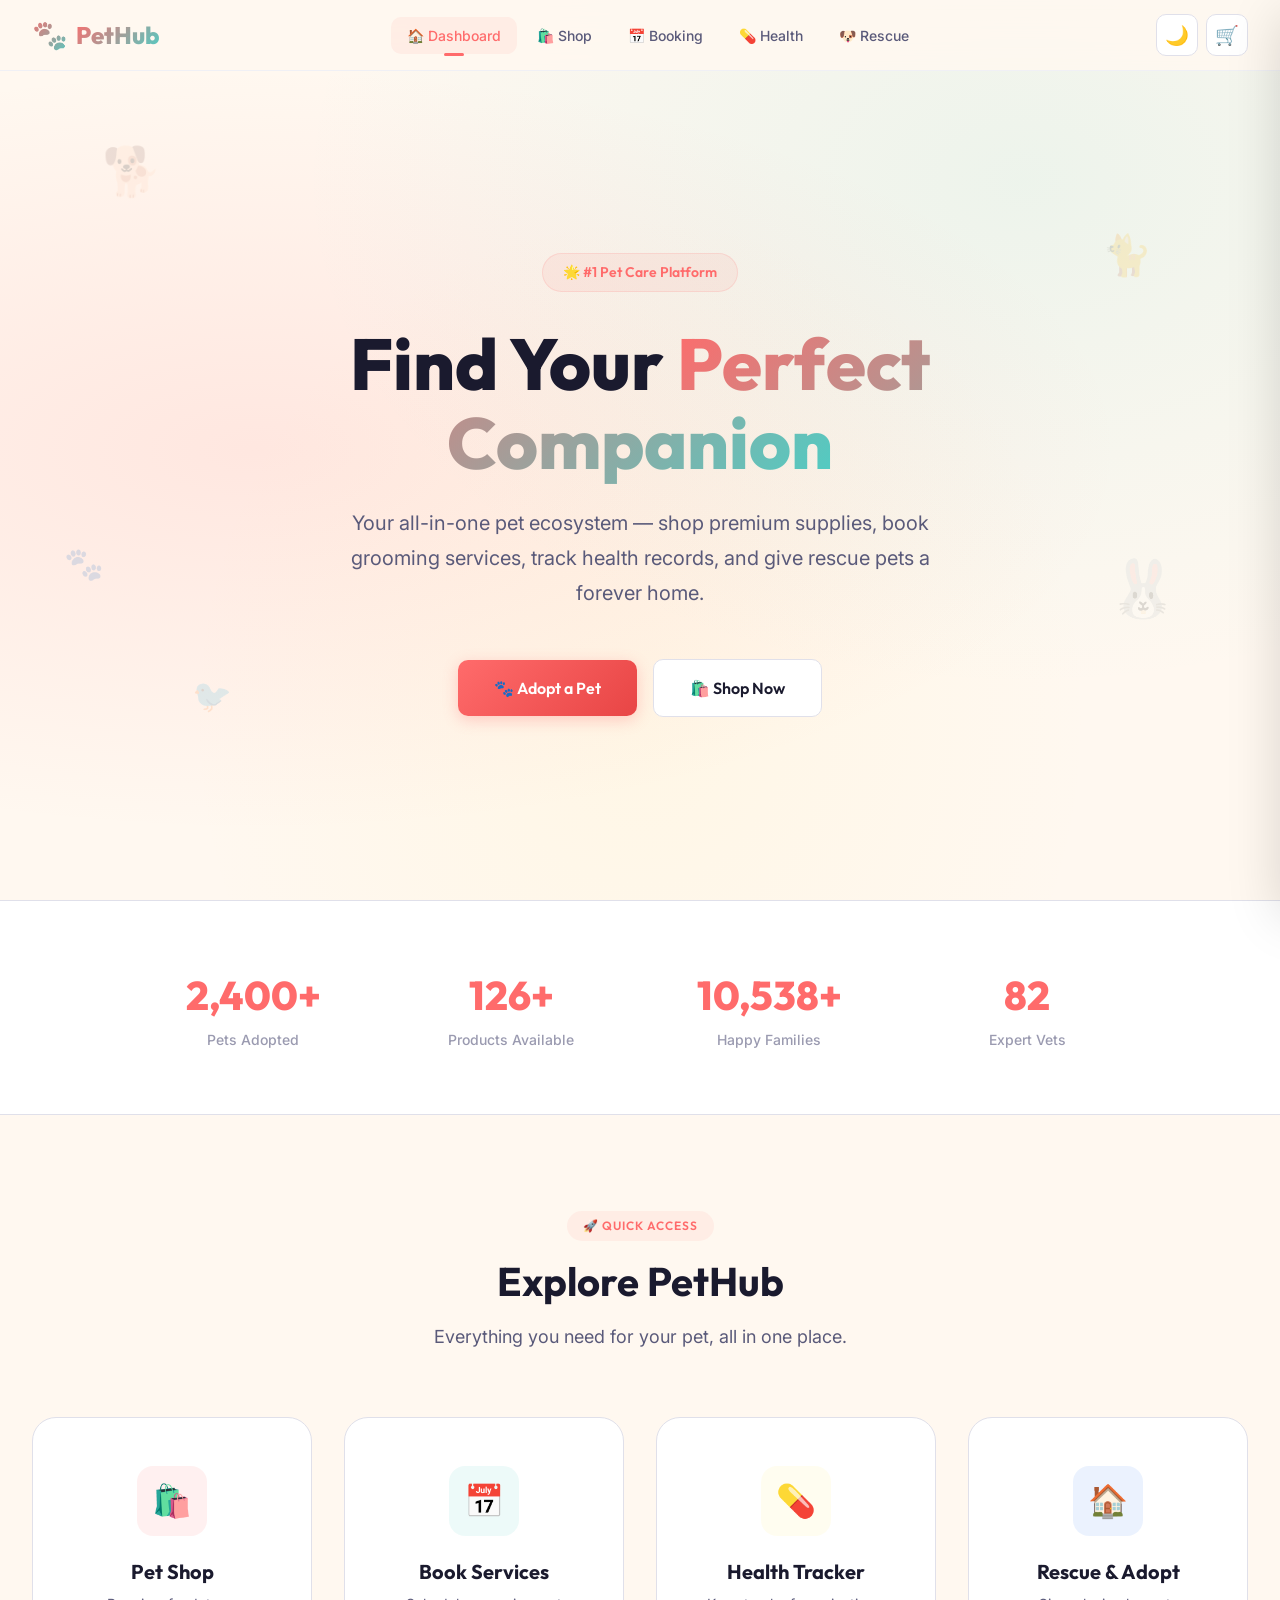
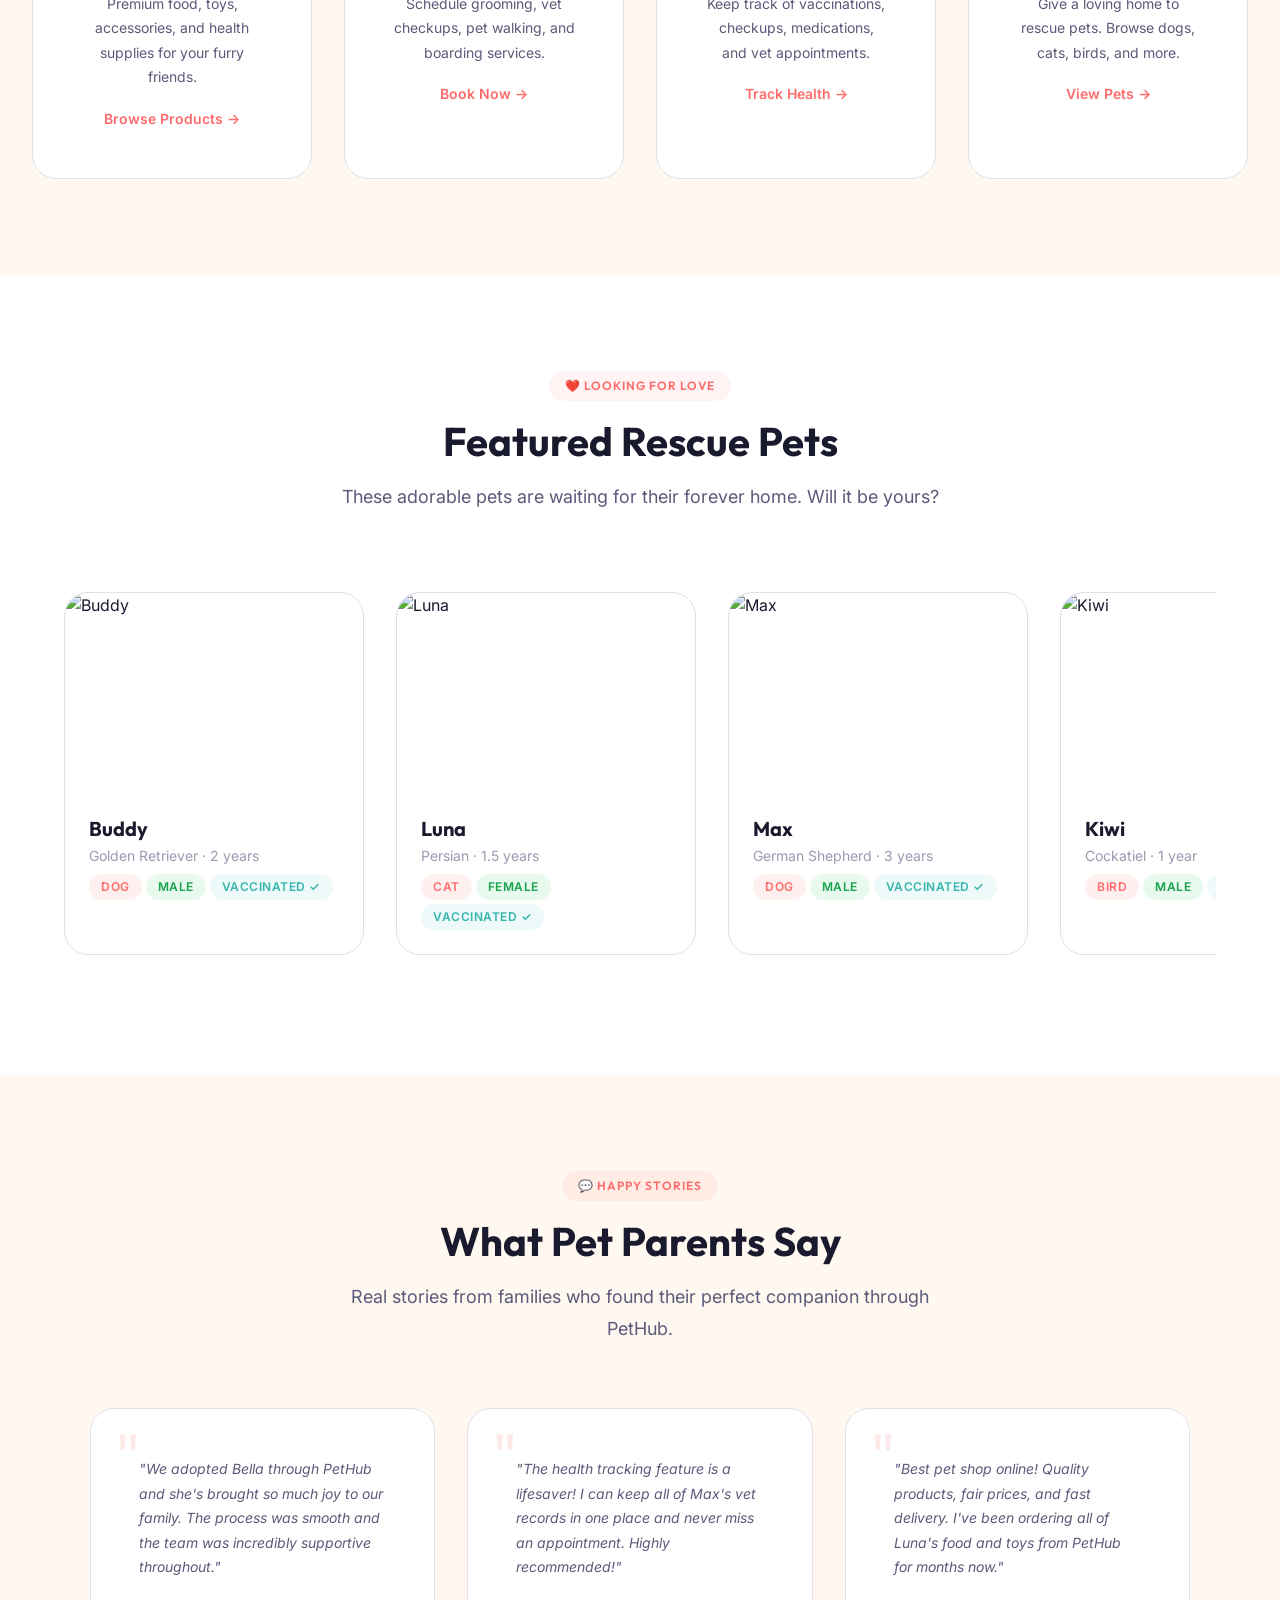
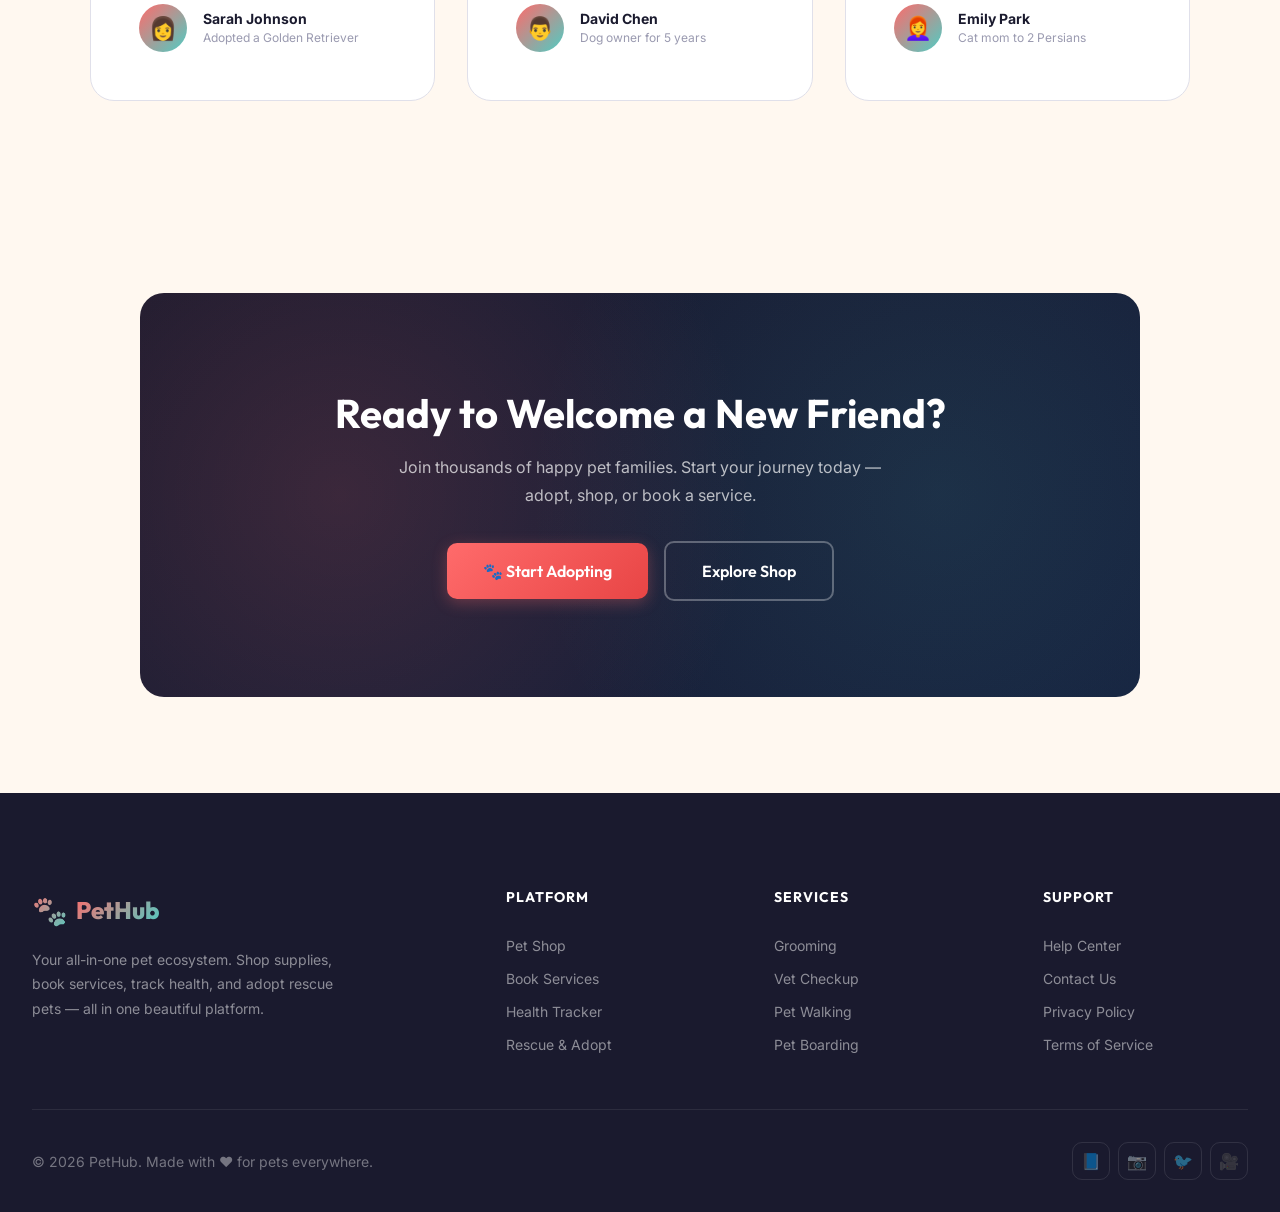
==== src/pages/index.html @ 1265a490 "first commit" ====
<!DOCTYPE html>
<html lang="en">
<head>
    <meta charset="UTF-8">
    <meta name="viewport" content="width=device-width, initial-scale=1.0">
    <meta name="description" content="PetHub — Your all-in-one pet ecosystem. Shop pet supplies, book grooming services, track pet health, and adopt rescue animals.">
    <title>PetHub — Find Your Perfect Companion</title>
    <link rel="stylesheet" href="../css/global.css">
    <link rel="icon" href="data:image/svg+xml,<svg xmlns='http://www.w3.org/2000/svg' viewBox='0 0 100 100'><text y='.9em' font-size='90'>🐾</text></svg>">
    <style>
        /* ========================================
           Hero Section
           ======================================== */
        .hero {
            min-height: 100vh;
            display: flex;
            align-items: center;
            justify-content: center;
            position: relative;
            overflow: hidden;
            padding: 70px var(--space-xl) 0;
        }

        .hero::before {
            content: '';
            position: absolute;
            inset: 0;
            background: 
                radial-gradient(ellipse at 20% 50%, rgba(255, 107, 107, 0.12) 0%, transparent 60%),
                radial-gradient(ellipse at 80% 20%, rgba(78, 205, 196, 0.1) 0%, transparent 50%),
                radial-gradient(ellipse at 50% 80%, rgba(255, 230, 109, 0.08) 0%, transparent 50%);
            z-index: 0;
        }

        .hero-content {
            position: relative;
            z-index: 1;
            text-align: center;
            max-width: 800px;
        }

        .hero-badge {
            display: inline-flex;
            align-items: center;
            gap: var(--space-sm);
            padding: 8px 20px;
            background: rgba(var(--color-primary-rgb), 0.08);
            border: 1px solid rgba(var(--color-primary-rgb), 0.15);
            color: var(--color-primary);
            font-family: var(--font-heading);
            font-size: var(--fs-sm);
            font-weight: 600;
            border-radius: var(--radius-full);
            margin-bottom: var(--space-xl);
            animation: fadeInDown 0.6s ease;
        }

        .hero h1 {
            font-size: clamp(2.5rem, 6vw, 4.5rem);
            font-weight: 800;
            margin-bottom: var(--space-lg);
            animation: fadeInUp 0.8s ease;
            line-height: 1.1;
        }

        .hero h1 .gradient-text {
            background: linear-gradient(135deg, var(--color-primary), var(--color-accent));
            -webkit-background-clip: text;
            -webkit-text-fill-color: transparent;
            background-clip: text;
        }

        .hero p {
            font-size: var(--fs-lg);
            max-width: 600px;
            margin: 0 auto var(--space-2xl);
            animation: fadeInUp 0.8s ease 0.2s both;
        }

        .hero-actions {
            display: flex;
            align-items: center;
            justify-content: center;
            gap: var(--space-md);
            animation: fadeInUp 0.8s ease 0.4s both;
            flex-wrap: wrap;
        }

        /* Floating decorative elements */
        .hero-float {
            position: absolute;
            font-size: 3rem;
            opacity: 0.15;
            animation: float 4s ease-in-out infinite;
            z-index: 0;
        }

        .hero-float:nth-child(1) { top: 15%; left: 8%; animation-delay: 0s; }
        .hero-float:nth-child(2) { top: 25%; right: 10%; animation-delay: 1s; font-size: 2.5rem; }
        .hero-float:nth-child(3) { bottom: 20%; left: 15%; animation-delay: 2s; font-size: 2rem; }
        .hero-float:nth-child(4) { bottom: 30%; right: 8%; animation-delay: 0.5s; font-size: 3.5rem; }
        .hero-float:nth-child(5) { top: 60%; left: 5%; animation-delay: 1.5s; font-size: 2rem; }

        /* ========================================
           Stats Bar
           ======================================== */
        .stats-bar {
            background: var(--bg-secondary);
            border-top: 1px solid var(--border-color);
            border-bottom: 1px solid var(--border-color);
            padding: var(--space-2xl) var(--space-xl);
        }

        .stats-grid {
            max-width: 1000px;
            margin: 0 auto;
            display: grid;
            grid-template-columns: repeat(4, 1fr);
            gap: var(--space-xl);
            text-align: center;
        }

        .stat-item {
            padding: var(--space-md);
        }

        .stat-value {
            font-family: var(--font-heading);
            font-size: var(--fs-3xl);
            font-weight: 800;
            color: var(--color-primary);
            margin-bottom: 4px;
        }

        .stat-label {
            font-size: var(--fs-sm);
            color: var(--text-muted);
            font-weight: 500;
        }

        /* ========================================
           Quick Nav Cards
           ======================================== */
        .quick-nav-grid {
            display: grid;
            grid-template-columns: repeat(4, 1fr);
            gap: var(--space-xl);
            max-width: 1280px;
            margin: 0 auto;
        }

        .nav-card {
            background: var(--bg-card);
            border: 1px solid var(--border-color);
            border-radius: var(--radius-xl);
            padding: var(--space-2xl);
            text-align: center;
            cursor: pointer;
            transition: all var(--transition-base);
            text-decoration: none;
            color: inherit;
            position: relative;
            overflow: hidden;
        }

        .nav-card::before {
            content: '';
            position: absolute;
            inset: 0;
            opacity: 0;
            transition: opacity var(--transition-base);
            border-radius: var(--radius-xl);
        }

        .nav-card:nth-child(1)::before { background: linear-gradient(135deg, rgba(255,107,107,0.05), rgba(255,107,107,0.02)); }
        .nav-card:nth-child(2)::before { background: linear-gradient(135deg, rgba(78,205,196,0.05), rgba(78,205,196,0.02)); }
        .nav-card:nth-child(3)::before { background: linear-gradient(135deg, rgba(255,230,109,0.05), rgba(255,230,109,0.02)); }
        .nav-card:nth-child(4)::before { background: linear-gradient(135deg, rgba(59,130,246,0.05), rgba(59,130,246,0.02)); }

        .nav-card:hover {
            transform: translateY(-6px);
            box-shadow: var(--shadow-lg);
        }

        .nav-card:hover::before {
            opacity: 1;
        }

        .nav-card-icon {
            width: 70px;
            height: 70px;
            border-radius: var(--radius-lg);
            display: flex;
            align-items: center;
            justify-content: center;
            font-size: 2rem;
            margin: 0 auto var(--space-lg);
        }

        .nav-card:nth-child(1) .nav-card-icon { background: rgba(255,107,107,0.1); }
        .nav-card:nth-child(2) .nav-card-icon { background: rgba(78,205,196,0.1); }
        .nav-card:nth-child(3) .nav-card-icon { background: rgba(255,230,109,0.1); }
        .nav-card:nth-child(4) .nav-card-icon { background: rgba(59,130,246,0.1); }

        .nav-card h3 {
            font-size: var(--fs-lg);
            margin-bottom: var(--space-sm);
        }

        .nav-card p {
            font-size: var(--fs-sm);
            margin-bottom: var(--space-md);
        }

        .nav-card-link {
            display: inline-flex;
            align-items: center;
            gap: 6px;
            font-size: var(--fs-sm);
            font-weight: 600;
            color: var(--color-primary);
            transition: gap var(--transition-base);
        }

        .nav-card:hover .nav-card-link {
            gap: 10px;
        }

        /* ========================================
           Featured Pets
           ======================================== */
        .featured-pets-scroll {
            display: flex;
            gap: var(--space-xl);
            overflow-x: auto;
            padding: var(--space-md) 0 var(--space-lg);
            scroll-snap-type: x mandatory;
            -ms-overflow-style: none;
            scrollbar-width: none;
        }

        .featured-pets-scroll::-webkit-scrollbar {
            display: none;
        }

        .featured-pet-card {
            flex: 0 0 300px;
            scroll-snap-align: start;
            background: var(--bg-card);
            border: 1px solid var(--border-color);
            border-radius: var(--radius-xl);
            overflow: hidden;
            transition: all var(--transition-base);
        }

        .featured-pet-card:hover {
            transform: translateY(-4px);
            box-shadow: var(--shadow-lg);
        }

        .featured-pet-img {
            width: 100%;
            height: 200px;
            object-fit: cover;
        }

        .featured-pet-info {
            padding: var(--space-lg);
        }

        .featured-pet-info h4 {
            font-size: var(--fs-lg);
            margin-bottom: 4px;
        }

        .featured-pet-info .pet-breed {
            font-size: var(--fs-sm);
            color: var(--text-muted);
            margin-bottom: var(--space-sm);
        }

        .featured-pet-tags {
            display: flex;
            flex-wrap: wrap;
            gap: var(--space-xs);
        }

        /* ========================================
           Testimonials
           ======================================== */
        .testimonials-grid {
            display: grid;
            grid-template-columns: repeat(3, 1fr);
            gap: var(--space-xl);
            max-width: 1100px;
            margin: 0 auto;
        }

        .testimonial-card {
            background: var(--bg-card);
            border: 1px solid var(--border-color);
            border-radius: var(--radius-xl);
            padding: var(--space-2xl);
            position: relative;
        }

        .testimonial-card::before {
            content: '"';
            position: absolute;
            top: 16px;
            left: 24px;
            font-size: 4rem;
            font-family: var(--font-heading);
            color: var(--color-primary);
            opacity: 0.15;
            line-height: 1;
        }

        .testimonial-text {
            font-size: var(--fs-sm);
            line-height: var(--lh-relaxed);
            color: var(--text-secondary);
            margin-bottom: var(--space-lg);
            font-style: italic;
        }

        .testimonial-author {
            display: flex;
            align-items: center;
            gap: var(--space-md);
        }

        .testimonial-avatar {
            width: 48px;
            height: 48px;
            border-radius: var(--radius-full);
            background: linear-gradient(135deg, var(--color-primary), var(--color-accent));
            display: flex;
            align-items: center;
            justify-content: center;
            font-size: 1.4rem;
            color: white;
            flex-shrink: 0;
        }

        .testimonial-name {
            font-weight: 700;
            font-size: var(--fs-sm);
        }

        .testimonial-role {
            font-size: var(--fs-xs);
            color: var(--text-muted);
        }

        /* ========================================
           CTA Section
           ======================================== */
        .cta-section {
            background: linear-gradient(135deg, var(--color-navy), var(--color-navy-light));
            border-radius: var(--radius-xl);
            padding: var(--space-4xl);
            text-align: center;
            max-width: 1000px;
            margin: 0 auto;
            position: relative;
            overflow: hidden;
        }

        .cta-section::before {
            content: '';
            position: absolute;
            inset: 0;
            background: 
                radial-gradient(circle at 20% 50%, rgba(255, 107, 107, 0.15), transparent 50%),
                radial-gradient(circle at 80% 50%, rgba(78, 205, 196, 0.1), transparent 50%);
        }

        .cta-section h2 {
            color: white;
            margin-bottom: var(--space-md);
            position: relative;
        }

        .cta-section p {
            color: rgba(255, 255, 255, 0.7);
            max-width: 500px;
            margin: 0 auto var(--space-xl);
            position: relative;
        }

        .cta-section .btn {
            position: relative;
        }

        /* Responsive */
        @media (max-width: 1024px) {
            .quick-nav-grid { grid-template-columns: repeat(2, 1fr); }
            .testimonials-grid { grid-template-columns: 1fr; max-width: 600px; }
        }

        @media (max-width: 768px) {
            .stats-grid { grid-template-columns: repeat(2, 1fr); }
            .cta-section { padding: var(--space-2xl); margin: 0 var(--space-md); }
        }

        @media (max-width: 480px) {
            .quick-nav-grid { grid-template-columns: 1fr; }
            .stats-grid { grid-template-columns: 1fr; }
        }
    </style>
</head>
<body>
    <!-- Navbar -->
    <nav class="navbar" id="navbar">
        <div class="navbar-inner">
            <a href="index.html" class="navbar-logo">
                <span class="logo-icon">🐾</span>
                <span>PetHub</span>
            </a>

            <div class="navbar-links" id="navLinks">
                <a href="index.html" class="active">🏠 Dashboard</a>
                <a href="shop.html">🛍️ Shop</a>
                <a href="booking.html">📅 Booking</a>
                <a href="health.html">💊 Health</a>
                <a href="rescue.html">🐶 Rescue</a>
            </div>

            <div class="navbar-actions">
                <button class="theme-toggle" onclick="toggleTheme()" id="themeToggle" aria-label="Toggle theme">🌙</button>
                <button class="cart-btn" onclick="Cart.toggleDrawer()" id="cartBtn" aria-label="Shopping cart">
                    🛒
                    <span class="cart-badge" id="cartBadge">0</span>
                </button>
                <button class="menu-toggle" id="menuToggle" aria-label="Toggle menu">
                    <span></span><span></span><span></span>
                </button>
            </div>
        </div>
    </nav>

    <!-- Cart Drawer -->
    <div class="cart-overlay" id="cartOverlay"></div>
    <aside class="cart-drawer" id="cartDrawer">
        <div class="cart-drawer-header">
            <h3>🛒 Your Cart</h3>
            <button class="modal-close" onclick="Cart.toggleDrawer()">✕</button>
        </div>
        <div class="cart-drawer-body" id="cartDrawerBody"></div>
        <div class="cart-drawer-footer" id="cartDrawerFooter"></div>
    </aside>

    <!-- Hero Section -->
    <section class="hero" id="hero">
        <div class="hero-float">🐕</div>
        <div class="hero-float">🐈</div>
        <div class="hero-float">🐦</div>
        <div class="hero-float">🐰</div>
        <div class="hero-float">🐾</div>

        <div class="hero-content">
            <div class="hero-badge">🌟 #1 Pet Care Platform</div>
            <h1>Find Your <span class="gradient-text">Perfect Companion</span></h1>
            <p>Your all-in-one pet ecosystem — shop premium supplies, book grooming services, track health records, and give rescue pets a forever home.</p>
            <div class="hero-actions">
                <a href="rescue.html" class="btn btn-primary btn-lg">🐾 Adopt a Pet</a>
                <a href="shop.html" class="btn btn-secondary btn-lg">🛍️ Shop Now</a>
            </div>
        </div>
    </section>

    <!-- Stats Bar -->
    <section class="stats-bar" id="statsBar">
        <div class="stats-grid">
            <div class="stat-item reveal">
                <div class="stat-value" data-count="2847">0</div>
                <div class="stat-label">Pets Adopted</div>
            </div>
            <div class="stat-item reveal">
                <div class="stat-value" data-count="150">0</div>
                <div class="stat-label">Products Available</div>
            </div>
            <div class="stat-item reveal">
                <div class="stat-value" data-count="12500">0</div>
                <div class="stat-label">Happy Families</div>
            </div>
            <div class="stat-item reveal">
                <div class="stat-value" data-count="98">0</div>
                <div class="stat-label">Expert Vets</div>
            </div>
        </div>
    </section>

    <!-- Quick Navigation -->
    <section class="section" id="quickNav">
        <div class="section-header">
            <span class="section-label">🚀 Quick Access</span>
            <h2>Explore PetHub</h2>
            <p>Everything you need for your pet, all in one place.</p>
        </div>
        <div class="quick-nav-grid">
            <a href="shop.html" class="nav-card reveal">
                <div class="nav-card-icon">🛍️</div>
                <h3>Pet Shop</h3>
                <p>Premium food, toys, accessories, and health supplies for your furry friends.</p>
                <span class="nav-card-link">Browse Products →</span>
            </a>
            <a href="booking.html" class="nav-card reveal">
                <div class="nav-card-icon">📅</div>
                <h3>Book Services</h3>
                <p>Schedule grooming, vet checkups, pet walking, and boarding services.</p>
                <span class="nav-card-link">Book Now →</span>
            </a>
            <a href="health.html" class="nav-card reveal">
                <div class="nav-card-icon">💊</div>
                <h3>Health Tracker</h3>
                <p>Keep track of vaccinations, checkups, medications, and vet appointments.</p>
                <span class="nav-card-link">Track Health →</span>
            </a>
            <a href="rescue.html" class="nav-card reveal">
                <div class="nav-card-icon">🏠</div>
                <h3>Rescue & Adopt</h3>
                <p>Give a loving home to rescue pets. Browse dogs, cats, birds, and more.</p>
                <span class="nav-card-link">View Pets →</span>
            </a>
        </div>
    </section>

    <!-- Featured Pets -->
    <section class="section" id="featuredPets" style="background: var(--bg-secondary);">
        <div class="container">
            <div class="section-header">
                <span class="section-label">❤️ Looking for Love</span>
                <h2>Featured Rescue Pets</h2>
                <p>These adorable pets are waiting for their forever home. Will it be yours?</p>
            </div>
            <div class="featured-pets-scroll" id="featuredPetsScroll">
                <!-- Loaded dynamically -->
            </div>
        </div>
    </section>

    <!-- Testimonials -->
    <section class="section" id="testimonials">
        <div class="container">
            <div class="section-header">
                <span class="section-label">💬 Happy Stories</span>
                <h2>What Pet Parents Say</h2>
                <p>Real stories from families who found their perfect companion through PetHub.</p>
            </div>
            <div class="testimonials-grid">
                <div class="testimonial-card reveal">
                    <p class="testimonial-text">"We adopted Bella through PetHub and she's brought so much joy to our family. The process was smooth and the team was incredibly supportive throughout."</p>
                    <div class="testimonial-author">
                        <div class="testimonial-avatar">👩</div>
                        <div>
                            <div class="testimonial-name">Sarah Johnson</div>
                            <div class="testimonial-role">Adopted a Golden Retriever</div>
                        </div>
                    </div>
                </div>
                <div class="testimonial-card reveal">
                    <p class="testimonial-text">"The health tracking feature is a lifesaver! I can keep all of Max's vet records in one place and never miss an appointment. Highly recommended!"</p>
                    <div class="testimonial-author">
                        <div class="testimonial-avatar">👨</div>
                        <div>
                            <div class="testimonial-name">David Chen</div>
                            <div class="testimonial-role">Dog owner for 5 years</div>
                        </div>
                    </div>
                </div>
                <div class="testimonial-card reveal">
                    <p class="testimonial-text">"Best pet shop online! Quality products, fair prices, and fast delivery. I've been ordering all of Luna's food and toys from PetHub for months now."</p>
                    <div class="testimonial-author">
                        <div class="testimonial-avatar">👩‍🦰</div>
                        <div>
                            <div class="testimonial-name">Emily Park</div>
                            <div class="testimonial-role">Cat mom to 2 Persians</div>
                        </div>
                    </div>
                </div>
            </div>
        </div>
    </section>

    <!-- CTA Section -->
    <section class="section">
        <div class="cta-section reveal">
            <h2>Ready to Welcome a New Friend?</h2>
            <p>Join thousands of happy pet families. Start your journey today — adopt, shop, or book a service.</p>
            <div class="hero-actions">
                <a href="rescue.html" class="btn btn-primary btn-lg">🐾 Start Adopting</a>
                <a href="shop.html" class="btn btn-outline btn-lg" style="border-color: rgba(255,255,255,0.3); color: white;">Explore Shop</a>
            </div>
        </div>
    </section>

    <!-- Footer -->
    <footer class="footer">
        <div class="footer-inner">
            <div class="footer-brand">
                <a href="index.html" class="navbar-logo">
                    <span class="logo-icon">🐾</span>
                    <span>PetHub</span>
                </a>
                <p>Your all-in-one pet ecosystem. Shop supplies, book services, track health, and adopt rescue pets — all in one beautiful platform.</p>
            </div>
            <div>
                <h4 class="footer-heading">Platform</h4>
                <div class="footer-links">
                    <a href="shop.html">Pet Shop</a>
                    <a href="booking.html">Book Services</a>
                    <a href="health.html">Health Tracker</a>
                    <a href="rescue.html">Rescue & Adopt</a>
                </div>
            </div>
            <div>
                <h4 class="footer-heading">Services</h4>
                <div class="footer-links">
                    <a href="booking.html">Grooming</a>
                    <a href="booking.html">Vet Checkup</a>
                    <a href="booking.html">Pet Walking</a>
                    <a href="booking.html">Pet Boarding</a>
                </div>
            </div>
            <div>
                <h4 class="footer-heading">Support</h4>
                <div class="footer-links">
                    <a href="#">Help Center</a>
                    <a href="#">Contact Us</a>
                    <a href="#">Privacy Policy</a>
                    <a href="#">Terms of Service</a>
                </div>
            </div>
        </div>
        <div class="footer-bottom">
            <span>© 2026 PetHub. Made with ❤️ for pets everywhere.</span>
            <div class="footer-socials">
                <a href="#" aria-label="Facebook">📘</a>
                <a href="#" aria-label="Instagram">📷</a>
                <a href="#" aria-label="Twitter">🐦</a>
                <a href="#" aria-label="YouTube">🎥</a>
            </div>
        </div>
    </footer>

    <!-- Scripts -->
    <script src="../js/api.js"></script>
    <script src="../js/cart.js"></script>
    <script>
        // ========================================
        // Animated Counters
        // ========================================
        function animateCounters() {
            const counters = document.querySelectorAll('.stat-value[data-count]');
            
            const observer = new IntersectionObserver((entries) => {
                entries.forEach(entry => {
                    if (entry.isIntersecting) {
                        const el = entry.target;
                        const target = parseInt(el.dataset.count);
                        const duration = 2000;
                        const startTime = performance.now();

                        function update(currentTime) {
                            const elapsed = currentTime - startTime;
                            const progress = Math.min(elapsed / duration, 1);
                            // Ease out cubic
                            const eased = 1 - Math.pow(1 - progress, 3);
                            const current = Math.floor(eased * target);
                            el.textContent = current.toLocaleString() + (target > 100 ? '+' : '');
                            
                            if (progress < 1) {
                                requestAnimationFrame(update);
                            }
                        }

                        requestAnimationFrame(update);
                        observer.unobserve(el);
                    }
                });
            }, { threshold: 0.5 });

            counters.forEach(counter => observer.observe(counter));
        }

        // ========================================
        // Load Featured Pets
        // ========================================
        async function loadFeaturedPets() {
            const pets = await API.fetchPets();
            const available = pets.filter(p => p.status === 'available').slice(0, 6);
            const scroll = document.getElementById('featuredPetsScroll');
            
            scroll.innerHTML = available.map(pet => `
                <div class="featured-pet-card">
                    <img src="${pet.image}" alt="${pet.name}" class="featured-pet-img" loading="lazy">
                    <div class="featured-pet-info">
                        <h4>${pet.name}</h4>
                        <div class="pet-breed">${pet.breed} · ${pet.age}</div>
                        <div class="featured-pet-tags">
                            <span class="badge badge-primary">${pet.type}</span>
                            <span class="badge badge-success">${pet.gender}</span>
                            ${pet.vaccinated ? '<span class="badge badge-accent">Vaccinated ✓</span>' : ''}
                        </div>
                    </div>
                </div>
            `).join('');
        }

        // Initialize
        document.addEventListener('DOMContentLoaded', () => {
            animateCounters();
            loadFeaturedPets();
        });
    </script>
</body>
</html>
---- src/css/global.css ----
/* ========================================
   PetHub — Global Design System
   ======================================== */

/* Google Fonts */
@import url('https://fonts.googleapis.com/css2?family=Outfit:wght@300;400;500;600;700;800&family=Inter:wght@300;400;500;600;700&display=swap');

/* ========================================
   CSS Custom Properties
   ======================================== */
:root {
  /* Primary Colors */
  --color-primary: #FF6B6B;
  --color-primary-light: #FF8E8E;
  --color-primary-dark: #E84545;
  --color-primary-rgb: 255, 107, 107;

  /* Accent Colors */
  --color-accent: #4ECDC4;
  --color-accent-light: #7EDDD6;
  --color-accent-dark: #36B5AD;
  --color-accent-rgb: 78, 205, 196;

  /* Secondary Colors */
  --color-secondary: #FFE66D;
  --color-secondary-dark: #F0D648;

  /* Neutral Colors */
  --color-navy: #1A1A2E;
  --color-navy-light: #16213E;
  --color-dark: #0F0F1A;
  --color-gray-900: #1a1a2e;
  --color-gray-800: #2d2d44;
  --color-gray-700: #404060;
  --color-gray-600: #5a5a7a;
  --color-gray-500: #7a7a9a;
  --color-gray-400: #9a9ab0;
  --color-gray-300: #c0c0d0;
  --color-gray-200: #e0e0ea;
  --color-gray-100: #f0f0f5;
  --color-gray-50: #f8f8fc;

  /* Background */
  --bg-primary: #FFF8F0;
  --bg-secondary: #FFFFFF;
  --bg-card: #FFFFFF;
  --bg-nav: rgba(255, 248, 240, 0.85);
  --bg-footer: #1A1A2E;
  --bg-modal-overlay: rgba(15, 15, 26, 0.6);

  /* Text */
  --text-primary: #1A1A2E;
  --text-secondary: #5a5a7a;
  --text-muted: #9a9ab0;
  --text-inverse: #FFFFFF;
  --text-link: #FF6B6B;

  /* Borders */
  --border-color: #e0e0ea;
  --border-color-light: #f0f0f5;

  /* Shadows */
  --shadow-sm: 0 1px 3px rgba(0, 0, 0, 0.06);
  --shadow-md: 0 4px 12px rgba(0, 0, 0, 0.08);
  --shadow-lg: 0 8px 30px rgba(0, 0, 0, 0.12);
  --shadow-xl: 0 16px 50px rgba(0, 0, 0, 0.15);
  --shadow-glow: 0 0 30px rgba(255, 107, 107, 0.2);
  --shadow-card: 0 4px 20px rgba(0, 0, 0, 0.06);

  /* Typography */
  --font-heading: 'Outfit', sans-serif;
  --font-body: 'Inter', sans-serif;
  --fs-xs: 0.75rem;
  --fs-sm: 0.875rem;
  --fs-base: 1rem;
  --fs-md: 1.125rem;
  --fs-lg: 1.25rem;
  --fs-xl: 1.5rem;
  --fs-2xl: 2rem;
  --fs-3xl: 2.5rem;
  --fs-4xl: 3.5rem;
  --fs-5xl: 4.5rem;
  --lh-tight: 1.2;
  --lh-normal: 1.5;
  --lh-relaxed: 1.75;

  /* Spacing */
  --space-xs: 0.25rem;
  --space-sm: 0.5rem;
  --space-md: 1rem;
  --space-lg: 1.5rem;
  --space-xl: 2rem;
  --space-2xl: 3rem;
  --space-3xl: 4rem;
  --space-4xl: 6rem;

  /* Border Radius */
  --radius-sm: 6px;
  --radius-md: 10px;
  --radius-lg: 16px;
  --radius-xl: 24px;
  --radius-full: 9999px;

  /* Transitions */
  --transition-fast: 0.15s ease;
  --transition-base: 0.3s ease;
  --transition-slow: 0.5s ease;
  --transition-spring: 0.4s cubic-bezier(0.34, 1.56, 0.64, 1);

  /* Z-Index */
  --z-dropdown: 100;
  --z-sticky: 200;
  --z-modal: 500;
  --z-toast: 600;
  --z-tooltip: 700;
}

/* ========================================
   Dark Mode
   ======================================== */
[data-theme="dark"] {
  --bg-primary: #0F0F1A;
  --bg-secondary: #1A1A2E;
  --bg-card: #1E1E35;
  --bg-nav: rgba(15, 15, 26, 0.9);
  --bg-footer: #0a0a14;
  --text-primary: #EAEAF0;
  --text-secondary: #b0b0c8;
  --text-muted: #7a7a9a;
  --text-link: #FF8E8E;
  --border-color: #2d2d44;
  --border-color-light: #1e1e35;
  --shadow-sm: 0 1px 3px rgba(0, 0, 0, 0.2);
  --shadow-md: 0 4px 12px rgba(0, 0, 0, 0.3);
  --shadow-lg: 0 8px 30px rgba(0, 0, 0, 0.4);
  --shadow-xl: 0 16px 50px rgba(0, 0, 0, 0.5);
  --shadow-card: 0 4px 20px rgba(0, 0, 0, 0.2);
}

/* ========================================
   Reset & Base
   ======================================== */
*,
*::before,
*::after {
  margin: 0;
  padding: 0;
  box-sizing: border-box;
}

html {
  scroll-behavior: smooth;
  font-size: 16px;
}

body {
  font-family: var(--font-body);
  color: var(--text-primary);
  background-color: var(--bg-primary);
  line-height: var(--lh-normal);
  min-height: 100vh;
  overflow-x: hidden;
  -webkit-font-smoothing: antialiased;
  -moz-osx-font-smoothing: grayscale;
}

h1, h2, h3, h4, h5, h6 {
  font-family: var(--font-heading);
  font-weight: 700;
  line-height: var(--lh-tight);
  color: var(--text-primary);
}

h1 { font-size: var(--fs-4xl); }
h2 { font-size: var(--fs-3xl); }
h3 { font-size: var(--fs-2xl); }
h4 { font-size: var(--fs-xl); }

p {
  color: var(--text-secondary);
  line-height: var(--lh-relaxed);
}

a {
  color: var(--text-link);
  text-decoration: none;
  transition: color var(--transition-fast);
}

a:hover {
  color: var(--color-primary-dark);
}

img {
  max-width: 100%;
  height: auto;
  display: block;
}

ul, ol { list-style: none; }

input, textarea, select, button {
  font-family: var(--font-body);
  font-size: var(--fs-base);
}

/* ========================================
   Navbar
   ======================================== */
.navbar {
  position: fixed;
  top: 0;
  left: 0;
  right: 0;
  z-index: var(--z-sticky);
  background: var(--bg-nav);
  backdrop-filter: blur(20px);
  -webkit-backdrop-filter: blur(20px);
  border-bottom: 1px solid var(--border-color-light);
  transition: all var(--transition-base);
  padding: 0 var(--space-xl);
}

.navbar.scrolled {
  box-shadow: var(--shadow-md);
}

.navbar-inner {
  max-width: 1280px;
  margin: 0 auto;
  display: flex;
  align-items: center;
  justify-content: space-between;
  height: 70px;
}

.navbar-logo {
  display: flex;
  align-items: center;
  gap: var(--space-sm);
  font-family: var(--font-heading);
  font-size: var(--fs-xl);
  font-weight: 800;
  color: var(--text-primary);
  text-decoration: none;
}

.navbar-logo span {
  background: linear-gradient(135deg, var(--color-primary), var(--color-accent));
  -webkit-background-clip: text;
  -webkit-text-fill-color: transparent;
  background-clip: text;
}

.navbar-logo .logo-icon {
  font-size: 1.8rem;
}

.navbar-links {
  display: flex;
  align-items: center;
  gap: var(--space-xs);
}

.navbar-links a {
  display: flex;
  align-items: center;
  gap: var(--space-xs);
  padding: var(--space-sm) var(--space-md);
  color: var(--text-secondary);
  font-weight: 500;
  font-size: var(--fs-sm);
  border-radius: var(--radius-md);
  transition: all var(--transition-base);
  text-decoration: none;
  position: relative;
}

.navbar-links a:hover,
.navbar-links a.active {
  color: var(--color-primary);
  background: rgba(var(--color-primary-rgb), 0.08);
}

.navbar-links a.active::after {
  content: '';
  position: absolute;
  bottom: -2px;
  left: 50%;
  transform: translateX(-50%);
  width: 20px;
  height: 3px;
  background: var(--color-primary);
  border-radius: var(--radius-full);
}

.navbar-actions {
  display: flex;
  align-items: center;
  gap: var(--space-sm);
}

/* Theme Toggle */
.theme-toggle {
  width: 42px;
  height: 42px;
  border-radius: var(--radius-md);
  border: 1px solid var(--border-color);
  background: var(--bg-secondary);
  color: var(--text-secondary);
  cursor: pointer;
  display: flex;
  align-items: center;
  justify-content: center;
  font-size: 1.2rem;
  transition: all var(--transition-base);
}

.theme-toggle:hover {
  border-color: var(--color-primary);
  color: var(--color-primary);
  transform: rotate(30deg);
}

/* Cart Button */
.cart-btn {
  position: relative;
  width: 42px;
  height: 42px;
  border-radius: var(--radius-md);
  border: 1px solid var(--border-color);
  background: var(--bg-secondary);
  color: var(--text-secondary);
  cursor: pointer;
  display: flex;
  align-items: center;
  justify-content: center;
  font-size: 1.2rem;
  transition: all var(--transition-base);
}

.cart-btn:hover {
  border-color: var(--color-primary);
  color: var(--color-primary);
}

.cart-badge {
  position: absolute;
  top: -6px;
  right: -6px;
  width: 20px;
  height: 20px;
  background: var(--color-primary);
  color: white;
  font-size: var(--fs-xs);
  font-weight: 700;
  border-radius: var(--radius-full);
  display: flex;
  align-items: center;
  justify-content: center;
  opacity: 0;
  transform: scale(0);
  transition: all var(--transition-spring);
}

.cart-badge.visible {
  opacity: 1;
  transform: scale(1);
}

/* Mobile Menu */
.menu-toggle {
  display: none;
  width: 42px;
  height: 42px;
  border-radius: var(--radius-md);
  border: 1px solid var(--border-color);
  background: var(--bg-secondary);
  color: var(--text-secondary);
  cursor: pointer;
  flex-direction: column;
  align-items: center;
  justify-content: center;
  gap: 5px;
}

.menu-toggle span {
  width: 20px;
  height: 2px;
  background: var(--text-secondary);
  border-radius: 2px;
  transition: all var(--transition-base);
}

.menu-toggle.active span:nth-child(1) {
  transform: rotate(45deg) translateY(5px);
}

.menu-toggle.active span:nth-child(2) {
  opacity: 0;
}

.menu-toggle.active span:nth-child(3) {
  transform: rotate(-45deg) translateY(-5px);
}

/* ========================================
   Buttons
   ======================================== */
.btn {
  display: inline-flex;
  align-items: center;
  justify-content: center;
  gap: var(--space-sm);
  padding: 12px 28px;
  font-family: var(--font-heading);
  font-size: var(--fs-sm);
  font-weight: 600;
  border: none;
  border-radius: var(--radius-md);
  cursor: pointer;
  transition: all var(--transition-base);
  text-decoration: none;
  white-space: nowrap;
}

.btn-primary {
  background: linear-gradient(135deg, var(--color-primary), var(--color-primary-dark));
  color: white;
  box-shadow: 0 4px 15px rgba(var(--color-primary-rgb), 0.3);
}

.btn-primary:hover {
  transform: translateY(-2px);
  box-shadow: 0 6px 25px rgba(var(--color-primary-rgb), 0.4);
  color: white;
}

.btn-secondary {
  background: var(--bg-secondary);
  color: var(--text-primary);
  border: 1px solid var(--border-color);
}

.btn-secondary:hover {
  border-color: var(--color-primary);
  color: var(--color-primary);
  transform: translateY(-2px);
}

.btn-accent {
  background: linear-gradient(135deg, var(--color-accent), var(--color-accent-dark));
  color: white;
  box-shadow: 0 4px 15px rgba(var(--color-accent-rgb), 0.3);
}

.btn-accent:hover {
  transform: translateY(-2px);
  box-shadow: 0 6px 25px rgba(var(--color-accent-rgb), 0.4);
  color: white;
}

.btn-outline {
  background: transparent;
  color: var(--color-primary);
  border: 2px solid var(--color-primary);
}

.btn-outline:hover {
  background: var(--color-primary);
  color: white;
  transform: translateY(-2px);
}

.btn-sm {
  padding: 8px 18px;
  font-size: var(--fs-xs);
}

.btn-lg {
  padding: 16px 36px;
  font-size: var(--fs-base);
}

.btn-icon {
  width: 42px;
  height: 42px;
  padding: 0;
  border-radius: var(--radius-md);
}

/* ========================================
   Cards
   ======================================== */
.card {
  background: var(--bg-card);
  border: 1px solid var(--border-color);
  border-radius: var(--radius-lg);
  overflow: hidden;
  transition: all var(--transition-base);
  box-shadow: var(--shadow-card);
}

.card:hover {
  transform: translateY(-4px);
  box-shadow: var(--shadow-lg);
}

.card-glass {
  background: rgba(255, 255, 255, 0.08);
  backdrop-filter: blur(20px);
  -webkit-backdrop-filter: blur(20px);
  border: 1px solid rgba(255, 255, 255, 0.12);
}

[data-theme="dark"] .card-glass {
  background: rgba(255, 255, 255, 0.04);
  border-color: rgba(255, 255, 255, 0.08);
}

.card-img {
  width: 100%;
  height: 220px;
  object-fit: cover;
  transition: transform var(--transition-slow);
}

.card:hover .card-img {
  transform: scale(1.05);
}

.card-body {
  padding: var(--space-lg);
}

.card-title {
  font-size: var(--fs-lg);
  margin-bottom: var(--space-sm);
}

.card-text {
  font-size: var(--fs-sm);
  color: var(--text-secondary);
  margin-bottom: var(--space-md);
}

/* ========================================
   Badges
   ======================================== */
.badge {
  display: inline-flex;
  align-items: center;
  gap: 4px;
  padding: 4px 12px;
  font-size: var(--fs-xs);
  font-weight: 600;
  border-radius: var(--radius-full);
  text-transform: uppercase;
  letter-spacing: 0.5px;
}

.badge-primary {
  background: rgba(var(--color-primary-rgb), 0.1);
  color: var(--color-primary);
}

.badge-accent {
  background: rgba(var(--color-accent-rgb), 0.1);
  color: var(--color-accent-dark);
}

.badge-success {
  background: rgba(34, 197, 94, 0.1);
  color: #16a34a;
}

.badge-warning {
  background: rgba(245, 158, 11, 0.1);
  color: #d97706;
}

.badge-danger {
  background: rgba(239, 68, 68, 0.1);
  color: #dc2626;
}

.badge-info {
  background: rgba(59, 130, 246, 0.1);
  color: #2563eb;
}

/* ========================================
   Forms
   ======================================== */
.form-group {
  margin-bottom: var(--space-lg);
}

.form-label {
  display: block;
  margin-bottom: var(--space-sm);
  font-weight: 600;
  font-size: var(--fs-sm);
  color: var(--text-primary);
}

.form-input,
.form-select,
.form-textarea {
  width: 100%;
  padding: 12px 16px;
  background: var(--bg-secondary);
  border: 1.5px solid var(--border-color);
  border-radius: var(--radius-md);
  color: var(--text-primary);
  font-size: var(--fs-base);
  transition: all var(--transition-base);
  outline: none;
}

.form-input:focus,
.form-select:focus,
.form-textarea:focus {
  border-color: var(--color-primary);
  box-shadow: 0 0 0 3px rgba(var(--color-primary-rgb), 0.1);
}

.form-input::placeholder,
.form-textarea::placeholder {
  color: var(--text-muted);
}

.form-textarea {
  resize: vertical;
  min-height: 100px;
}

.form-error {
  font-size: var(--fs-xs);
  color: #dc2626;
  margin-top: 4px;
  display: none;
}

.form-group.error .form-input,
.form-group.error .form-select,
.form-group.error .form-textarea {
  border-color: #dc2626;
}

.form-group.error .form-error {
  display: block;
}

/* ========================================
   Modal
   ======================================== */
.modal-overlay {
  position: fixed;
  inset: 0;
  background: var(--bg-modal-overlay);
  backdrop-filter: blur(6px);
  z-index: var(--z-modal);
  display: flex;
  align-items: center;
  justify-content: center;
  padding: var(--space-xl);
  opacity: 0;
  visibility: hidden;
  transition: all var(--transition-base);
}

.modal-overlay.active {
  opacity: 1;
  visibility: visible;
}

.modal {
  background: var(--bg-card);
  border-radius: var(--radius-xl);
  width: 100%;
  max-width: 600px;
  max-height: 90vh;
  overflow-y: auto;
  box-shadow: var(--shadow-xl);
  transform: scale(0.9) translateY(20px);
  transition: transform var(--transition-spring);
}

.modal-overlay.active .modal {
  transform: scale(1) translateY(0);
}

.modal-header {
  display: flex;
  align-items: center;
  justify-content: space-between;
  padding: var(--space-lg) var(--space-xl);
  border-bottom: 1px solid var(--border-color);
}

.modal-title {
  font-size: var(--fs-xl);
}

.modal-close {
  width: 36px;
  height: 36px;
  border-radius: var(--radius-md);
  border: none;
  background: var(--bg-primary);
  color: var(--text-secondary);
  cursor: pointer;
  display: flex;
  align-items: center;
  justify-content: center;
  font-size: 1.2rem;
  transition: all var(--transition-fast);
}

.modal-close:hover {
  background: rgba(var(--color-primary-rgb), 0.1);
  color: var(--color-primary);
}

.modal-body {
  padding: var(--space-xl);
}

.modal-footer {
  display: flex;
  align-items: center;
  justify-content: flex-end;
  gap: var(--space-sm);
  padding: var(--space-lg) var(--space-xl);
  border-top: 1px solid var(--border-color);
}

/* ========================================
   Section Styles
   ======================================== */
.section {
  padding: var(--space-4xl) var(--space-xl);
}

.section-header {
  text-align: center;
  margin-bottom: var(--space-3xl);
}

.section-header h2 {
  margin-bottom: var(--space-md);
}

.section-header p {
  max-width: 600px;
  margin: 0 auto;
  font-size: var(--fs-md);
}

.section-label {
  display: inline-flex;
  align-items: center;
  gap: var(--space-sm);
  padding: 6px 16px;
  background: rgba(var(--color-primary-rgb), 0.08);
  color: var(--color-primary);
  font-family: var(--font-heading);
  font-size: var(--fs-xs);
  font-weight: 600;
  border-radius: var(--radius-full);
  text-transform: uppercase;
  letter-spacing: 1px;
  margin-bottom: var(--space-md);
}

.container {
  max-width: 1280px;
  margin: 0 auto;
  padding: 0 var(--space-xl);
}

/* ========================================
   Filter Bar
   ======================================== */
.filter-bar {
  display: flex;
  flex-wrap: wrap;
  align-items: center;
  gap: var(--space-sm);
  margin-bottom: var(--space-2xl);
}

.filter-btn {
  padding: 8px 20px;
  font-family: var(--font-heading);
  font-size: var(--fs-sm);
  font-weight: 500;
  border: 1.5px solid var(--border-color);
  border-radius: var(--radius-full);
  background: var(--bg-secondary);
  color: var(--text-secondary);
  cursor: pointer;
  transition: all var(--transition-base);
}

.filter-btn:hover {
  border-color: var(--color-primary);
  color: var(--color-primary);
}

.filter-btn.active {
  background: var(--color-primary);
  border-color: var(--color-primary);
  color: white;
}

/* ========================================
   Product / Item Grid
   ======================================== */
.grid {
  display: grid;
  gap: var(--space-xl);
}

.grid-2 { grid-template-columns: repeat(2, 1fr); }
.grid-3 { grid-template-columns: repeat(3, 1fr); }
.grid-4 { grid-template-columns: repeat(4, 1fr); }

/* ========================================
   Rating Stars
   ======================================== */
.rating {
  display: flex;
  align-items: center;
  gap: 2px;
  color: #F59E0B;
  font-size: var(--fs-sm);
}

.rating-value {
  margin-left: var(--space-xs);
  color: var(--text-secondary);
  font-size: var(--fs-sm);
}

/* ========================================
   Price
   ======================================== */
.price {
  font-family: var(--font-heading);
  font-size: var(--fs-xl);
  font-weight: 700;
  color: var(--color-primary);
}

.price-currency {
  font-size: var(--fs-sm);
}

/* ========================================
   Toast Notifications
   ======================================== */
.toast-container {
  position: fixed;
  top: 90px;
  right: 20px;
  z-index: var(--z-toast);
  display: flex;
  flex-direction: column;
  gap: var(--space-sm);
}

.toast {
  display: flex;
  align-items: center;
  gap: var(--space-sm);
  padding: 14px 20px;
  background: var(--bg-card);
  border: 1px solid var(--border-color);
  border-radius: var(--radius-md);
  box-shadow: var(--shadow-lg);
  font-size: var(--fs-sm);
  font-weight: 500;
  color: var(--text-primary);
  animation: slideInRight 0.4s cubic-bezier(0.34, 1.56, 0.64, 1);
  max-width: 360px;
}

.toast.success { border-left: 4px solid #22c55e; }
.toast.error { border-left: 4px solid #ef4444; }
.toast.info { border-left: 4px solid #3b82f6; }
.toast.warning { border-left: 4px solid #f59e0b; }

.toast-icon {
  font-size: 1.2rem;
  flex-shrink: 0;
}

.toast.hide {
  animation: slideOutRight 0.3s ease forwards;
}

/* ========================================
   Cart Drawer
   ======================================== */
.cart-drawer {
  position: fixed;
  top: 0;
  right: 0;
  width: 420px;
  max-width: 90vw;
  height: 100vh;
  background: var(--bg-card);
  box-shadow: var(--shadow-xl);
  z-index: var(--z-modal);
  transform: translateX(100%);
  transition: transform var(--transition-base);
  display: flex;
  flex-direction: column;
}

.cart-drawer.open {
  transform: translateX(0);
}

.cart-drawer-header {
  display: flex;
  align-items: center;
  justify-content: space-between;
  padding: var(--space-lg) var(--space-xl);
  border-bottom: 1px solid var(--border-color);
}

.cart-drawer-body {
  flex: 1;
  overflow-y: auto;
  padding: var(--space-lg);
}

.cart-drawer-footer {
  padding: var(--space-lg) var(--space-xl);
  border-top: 1px solid var(--border-color);
}

.cart-item {
  display: flex;
  gap: var(--space-md);
  padding: var(--space-md) 0;
  border-bottom: 1px solid var(--border-color-light);
}

.cart-item-img {
  width: 70px;
  height: 70px;
  border-radius: var(--radius-md);
  object-fit: cover;
  flex-shrink: 0;
}

.cart-item-info {
  flex: 1;
}

.cart-item-name {
  font-weight: 600;
  font-size: var(--fs-sm);
  margin-bottom: 4px;
}

.cart-item-price {
  color: var(--color-primary);
  font-weight: 700;
  font-size: var(--fs-sm);
}

.cart-item-qty {
  display: flex;
  align-items: center;
  gap: var(--space-sm);
  margin-top: var(--space-sm);
}

.cart-item-qty button {
  width: 28px;
  height: 28px;
  border-radius: var(--radius-sm);
  border: 1px solid var(--border-color);
  background: var(--bg-primary);
  color: var(--text-primary);
  cursor: pointer;
  display: flex;
  align-items: center;
  justify-content: center;
  font-size: var(--fs-sm);
  transition: all var(--transition-fast);
}

.cart-item-qty button:hover {
  border-color: var(--color-primary);
  color: var(--color-primary);
}

.cart-item-qty span {
  font-weight: 600;
  min-width: 20px;
  text-align: center;
}

.cart-item-remove {
  background: none;
  border: none;
  color: var(--text-muted);
  cursor: pointer;
  padding: 4px;
  font-size: 1rem;
  transition: color var(--transition-fast);
}

.cart-item-remove:hover {
  color: #ef4444;
}

.cart-total {
  display: flex;
  justify-content: space-between;
  align-items: center;
  margin-bottom: var(--space-md);
}

.cart-total-label {
  font-size: var(--fs-md);
  font-weight: 600;
}

.cart-total-value {
  font-family: var(--font-heading);
  font-size: var(--fs-2xl);
  font-weight: 700;
  color: var(--color-primary);
}

.cart-empty {
  display: flex;
  flex-direction: column;
  align-items: center;
  justify-content: center;
  padding: var(--space-3xl) 0;
  color: var(--text-muted);
  text-align: center;
}

.cart-empty-icon {
  font-size: 4rem;
  margin-bottom: var(--space-md);
  opacity: 0.5;
}

/* ========================================
   Footer
   ======================================== */
.footer {
  background: var(--bg-footer);
  color: rgba(255, 255, 255, 0.7);
  padding: var(--space-4xl) var(--space-xl) var(--space-xl);
}

.footer-inner {
  max-width: 1280px;
  margin: 0 auto;
  display: grid;
  grid-template-columns: 2fr 1fr 1fr 1fr;
  gap: var(--space-3xl);
}

.footer-brand {
  max-width: 320px;
}

.footer-brand .navbar-logo {
  margin-bottom: var(--space-md);
}

.footer-brand p {
  color: rgba(255, 255, 255, 0.5);
  font-size: var(--fs-sm);
  line-height: var(--lh-relaxed);
}

.footer-heading {
  color: white;
  font-size: var(--fs-sm);
  font-weight: 700;
  text-transform: uppercase;
  letter-spacing: 1px;
  margin-bottom: var(--space-lg);
}

.footer-links a {
  display: block;
  color: rgba(255, 255, 255, 0.5);
  font-size: var(--fs-sm);
  padding: 6px 0;
  transition: all var(--transition-fast);
}

.footer-links a:hover {
  color: var(--color-primary-light);
  transform: translateX(4px);
}

.footer-bottom {
  max-width: 1280px;
  margin: var(--space-2xl) auto 0;
  padding-top: var(--space-xl);
  border-top: 1px solid rgba(255, 255, 255, 0.08);
  display: flex;
  justify-content: space-between;
  align-items: center;
  font-size: var(--fs-sm);
  color: rgba(255, 255, 255, 0.4);
}

.footer-socials {
  display: flex;
  gap: var(--space-sm);
}

.footer-socials a {
  width: 38px;
  height: 38px;
  border-radius: var(--radius-md);
  border: 1px solid rgba(255, 255, 255, 0.1);
  display: flex;
  align-items: center;
  justify-content: center;
  color: rgba(255, 255, 255, 0.5);
  font-size: 1rem;
  transition: all var(--transition-base);
}

.footer-socials a:hover {
  border-color: var(--color-primary);
  color: var(--color-primary);
  transform: translateY(-2px);
}

/* ========================================
   Empty State
   ======================================== */
.empty-state {
  display: flex;
  flex-direction: column;
  align-items: center;
  justify-content: center;
  padding: var(--space-4xl) var(--space-xl);
  text-align: center;
}

.empty-state-icon {
  font-size: 5rem;
  margin-bottom: var(--space-lg);
  opacity: 0.3;
}

.empty-state h3 {
  margin-bottom: var(--space-sm);
}

.empty-state p {
  max-width: 400px;
}

/* ========================================
   Table
   ======================================== */
.table-wrapper {
  overflow-x: auto;
  border-radius: var(--radius-lg);
  border: 1px solid var(--border-color);
}

table {
  width: 100%;
  border-collapse: collapse;
}

thead {
  background: var(--bg-primary);
}

th {
  padding: 14px 18px;
  text-align: left;
  font-size: var(--fs-xs);
  font-weight: 700;
  text-transform: uppercase;
  letter-spacing: 0.5px;
  color: var(--text-muted);
  border-bottom: 1px solid var(--border-color);
}

td {
  padding: 14px 18px;
  font-size: var(--fs-sm);
  border-bottom: 1px solid var(--border-color-light);
}

tbody tr {
  transition: background var(--transition-fast);
}

tbody tr:hover {
  background: rgba(var(--color-primary-rgb), 0.03);
}

tbody tr:last-child td {
  border-bottom: none;
}

/* ========================================
   Page Header
   ======================================== */
.page-header {
  padding: calc(70px + var(--space-3xl)) var(--space-xl) var(--space-2xl);
  text-align: center;
  position: relative;
  overflow: hidden;
}

.page-header::before {
  content: '';
  position: absolute;
  inset: 0;
  background: linear-gradient(135deg, 
    rgba(var(--color-primary-rgb), 0.05),
    rgba(var(--color-accent-rgb), 0.05)
  );
  z-index: -1;
}

.page-header h1 {
  font-size: var(--fs-3xl);
  margin-bottom: var(--space-sm);
}

.page-header p {
  font-size: var(--fs-md);
  max-width: 500px;
  margin: 0 auto;
}

/* ========================================
   Animations & Keyframes
   ======================================== */
@keyframes fadeInUp {
  from {
    opacity: 0;
    transform: translateY(30px);
  }
  to {
    opacity: 1;
    transform: translateY(0);
  }
}

@keyframes fadeInDown {
  from {
    opacity: 0;
    transform: translateY(-20px);
  }
  to {
    opacity: 1;
    transform: translateY(0);
  }
}

@keyframes fadeIn {
  from { opacity: 0; }
  to { opacity: 1; }
}

@keyframes slideInRight {
  from {
    opacity: 0;
    transform: translateX(100%);
  }
  to {
    opacity: 1;
    transform: translateX(0);
  }
}

@keyframes slideOutRight {
  from {
    opacity: 1;
    transform: translateX(0);
  }
  to {
    opacity: 0;
    transform: translateX(100%);
  }
}

@keyframes scaleIn {
  from {
    opacity: 0;
    transform: scale(0.8);
  }
  to {
    opacity: 1;
    transform: scale(1);
  }
}

@keyframes pulse {
  0%, 100% { transform: scale(1); }
  50% { transform: scale(1.05); }
}

@keyframes float {
  0%, 100% { transform: translateY(0); }
  50% { transform: translateY(-10px); }
}

@keyframes shimmer {
  0% { background-position: -200% center; }
  100% { background-position: 200% center; }
}

@keyframes spin {
  from { transform: rotate(0deg); }
  to { transform: rotate(360deg); }
}

@keyframes countUp {
  from { opacity: 0; transform: translateY(10px); }
  to { opacity: 1; transform: translateY(0); }
}

.animate-fade-in-up {
  opacity: 0;
  animation: fadeInUp 0.6s ease forwards;
}

.animate-fade-in {
  opacity: 0;
  animation: fadeIn 0.6s ease forwards;
}

.animate-scale-in {
  opacity: 0;
  animation: scaleIn 0.5s cubic-bezier(0.34, 1.56, 0.64, 1) forwards;
}

.stagger-1 { animation-delay: 0.1s; }
.stagger-2 { animation-delay: 0.2s; }
.stagger-3 { animation-delay: 0.3s; }
.stagger-4 { animation-delay: 0.4s; }
.stagger-5 { animation-delay: 0.5s; }

/* Scroll-triggered animation placeholder */
.reveal {
  opacity: 0;
  transform: translateY(30px);
  transition: all 0.8s cubic-bezier(0.16, 1, 0.3, 1);
}

.reveal.visible {
  opacity: 1;
  transform: translateY(0);
}

/* ========================================
   Utility Classes
   ======================================== */
.text-center { text-align: center; }
.text-left { text-align: left; }
.text-right { text-align: right; }
.text-primary { color: var(--color-primary) !important; }
.text-accent { color: var(--color-accent) !important; }
.text-muted { color: var(--text-muted) !important; }
.font-heading { font-family: var(--font-heading); }
.fw-400 { font-weight: 400; }
.fw-500 { font-weight: 500; }
.fw-600 { font-weight: 600; }
.fw-700 { font-weight: 700; }
.d-flex { display: flex; }
.d-grid { display: grid; }
.items-center { align-items: center; }
.justify-center { justify-content: center; }
.justify-between { justify-content: space-between; }
.gap-sm { gap: var(--space-sm); }
.gap-md { gap: var(--space-md); }
.gap-lg { gap: var(--space-lg); }
.gap-xl { gap: var(--space-xl); }
.mt-md { margin-top: var(--space-md); }
.mt-lg { margin-top: var(--space-lg); }
.mt-xl { margin-top: var(--space-xl); }
.mb-md { margin-bottom: var(--space-md); }
.mb-lg { margin-bottom: var(--space-lg); }
.mb-xl { margin-bottom: var(--space-xl); }
.w-full { width: 100%; }
.overflow-hidden { overflow: hidden; }
.sr-only {
  position: absolute;
  width: 1px;
  height: 1px;
  padding: 0;
  margin: -1px;
  overflow: hidden;
  clip: rect(0, 0, 0, 0);
  border: 0;
}

/* ========================================
   Scrollbar Styling
   ======================================== */
::-webkit-scrollbar {
  width: 8px;
}

::-webkit-scrollbar-track {
  background: var(--bg-primary);
}

::-webkit-scrollbar-thumb {
  background: var(--color-gray-300);
  border-radius: var(--radius-full);
}

::-webkit-scrollbar-thumb:hover {
  background: var(--color-gray-400);
}

[data-theme="dark"] ::-webkit-scrollbar-thumb {
  background: var(--color-gray-700);
}

/* ========================================
   Loading Spinner
   ======================================== */
.spinner {
  width: 40px;
  height: 40px;
  border: 3px solid var(--border-color);
  border-top-color: var(--color-primary);
  border-radius: 50%;
  animation: spin 0.8s linear infinite;
}

.loading-state {
  display: flex;
  flex-direction: column;
  align-items: center;
  justify-content: center;
  padding: var(--space-4xl);
  gap: var(--space-md);
  color: var(--text-muted);
}

/* ========================================
   Responsive Design
   ======================================== */
@media (max-width: 1024px) {
  .grid-4 { grid-template-columns: repeat(3, 1fr); }
  .footer-inner { grid-template-columns: 1fr 1fr; gap: var(--space-2xl); }
  h1 { font-size: var(--fs-3xl); }
  h2 { font-size: var(--fs-2xl); }
}

@media (max-width: 768px) {
  .grid-3 { grid-template-columns: repeat(2, 1fr); }
  .grid-4 { grid-template-columns: repeat(2, 1fr); }

  .navbar-links {
    position: fixed;
    top: 70px;
    left: 0;
    right: 0;
    bottom: 0;
    background: var(--bg-primary);
    flex-direction: column;
    padding: var(--space-xl);
    gap: var(--space-sm);
    transform: translateY(-100%);
    opacity: 0;
    visibility: hidden;
    transition: all var(--transition-base);
  }

  .navbar-links.open {
    transform: translateY(0);
    opacity: 1;
    visibility: visible;
  }

  .navbar-links a {
    width: 100%;
    padding: var(--space-md);
    font-size: var(--fs-base);
    justify-content: center;
  }

  .menu-toggle {
    display: flex;
  }

  .section {
    padding: var(--space-3xl) var(--space-md);
  }

  .footer-inner {
    grid-template-columns: 1fr;
    gap: var(--space-xl);
  }

  .footer-bottom {
    flex-direction: column;
    gap: var(--space-md);
    text-align: center;
  }

  h1 { font-size: var(--fs-2xl); }
  h2 { font-size: var(--fs-xl); }
}

@media (max-width: 480px) {
  .grid-2 { grid-template-columns: 1fr; }
  .grid-3 { grid-template-columns: 1fr; }
  .grid-4 { grid-template-columns: 1fr; }

  .page-header {
    padding: calc(70px + var(--space-2xl)) var(--space-md) var(--space-xl);
  }

  .filter-bar {
    overflow-x: auto;
    flex-wrap: nowrap;
    padding-bottom: var(--space-sm);
  }

  .filter-btn {
    flex-shrink: 0;
  }
}
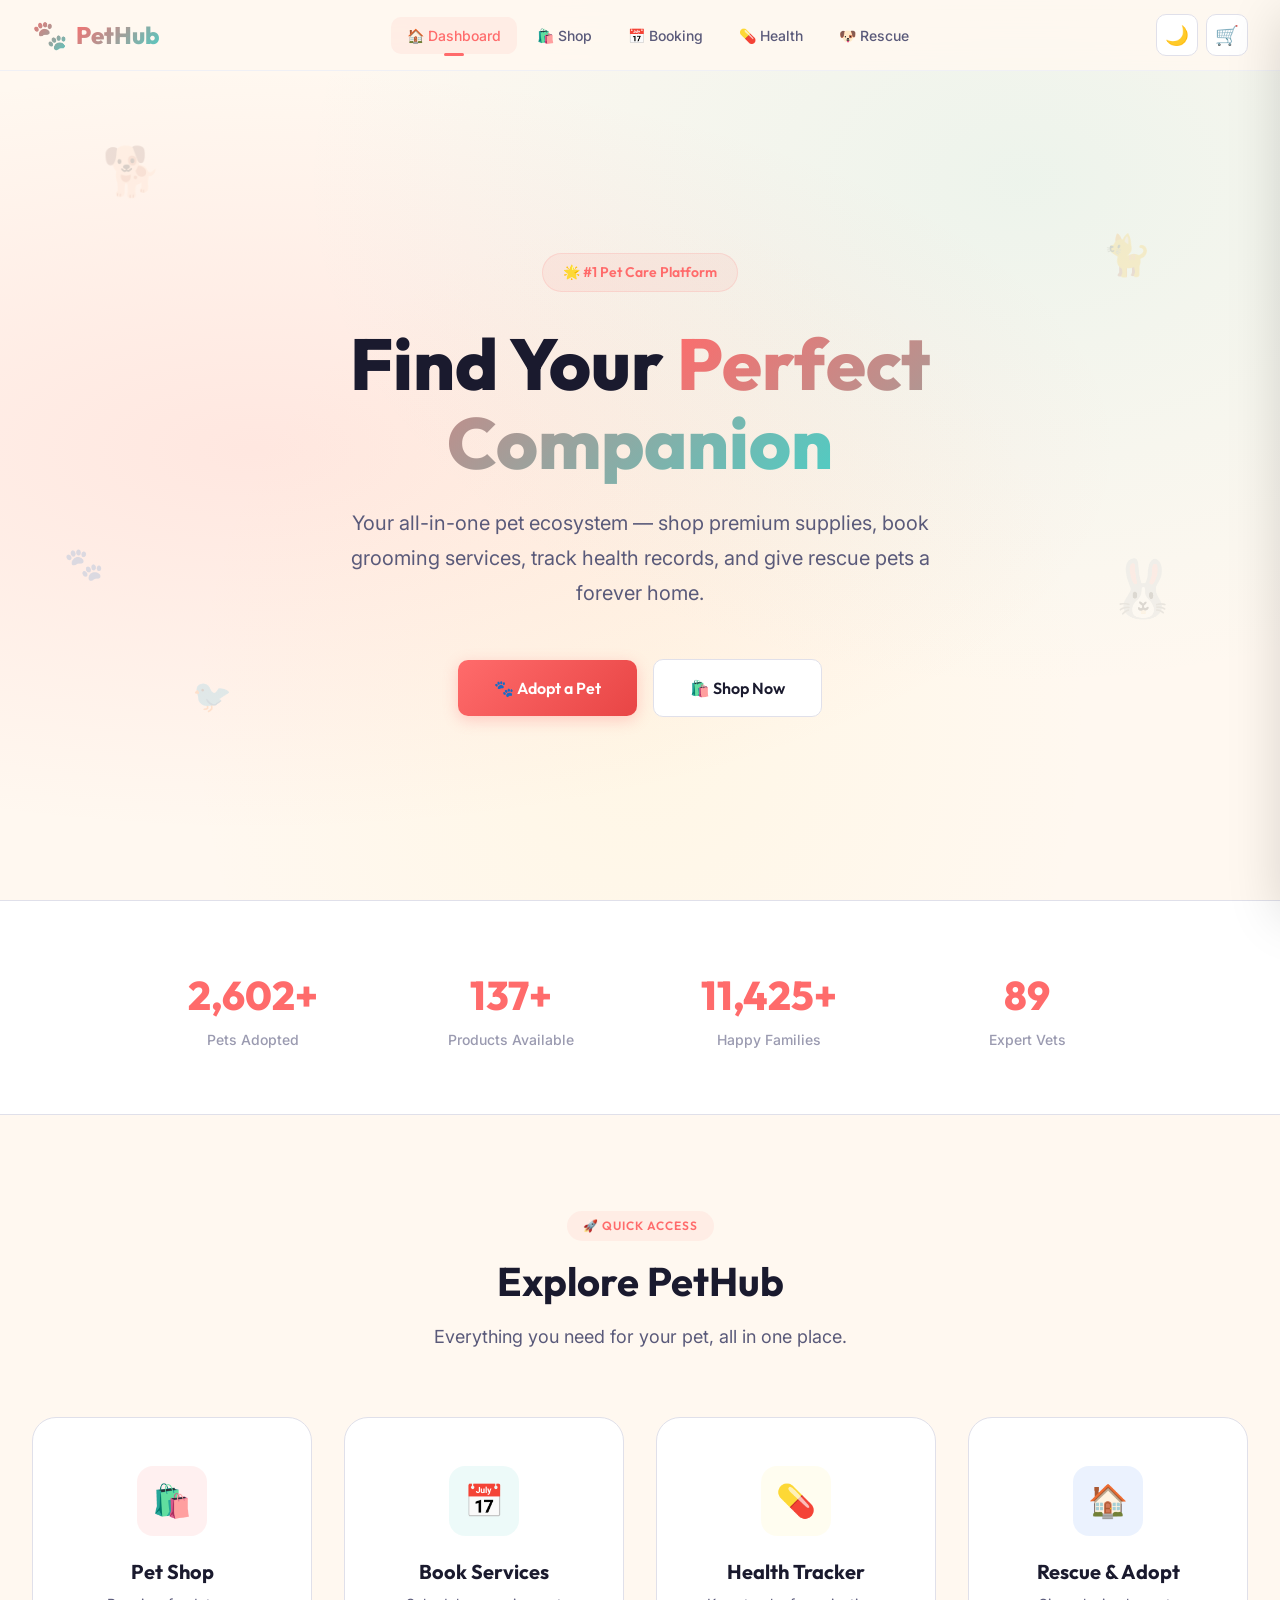
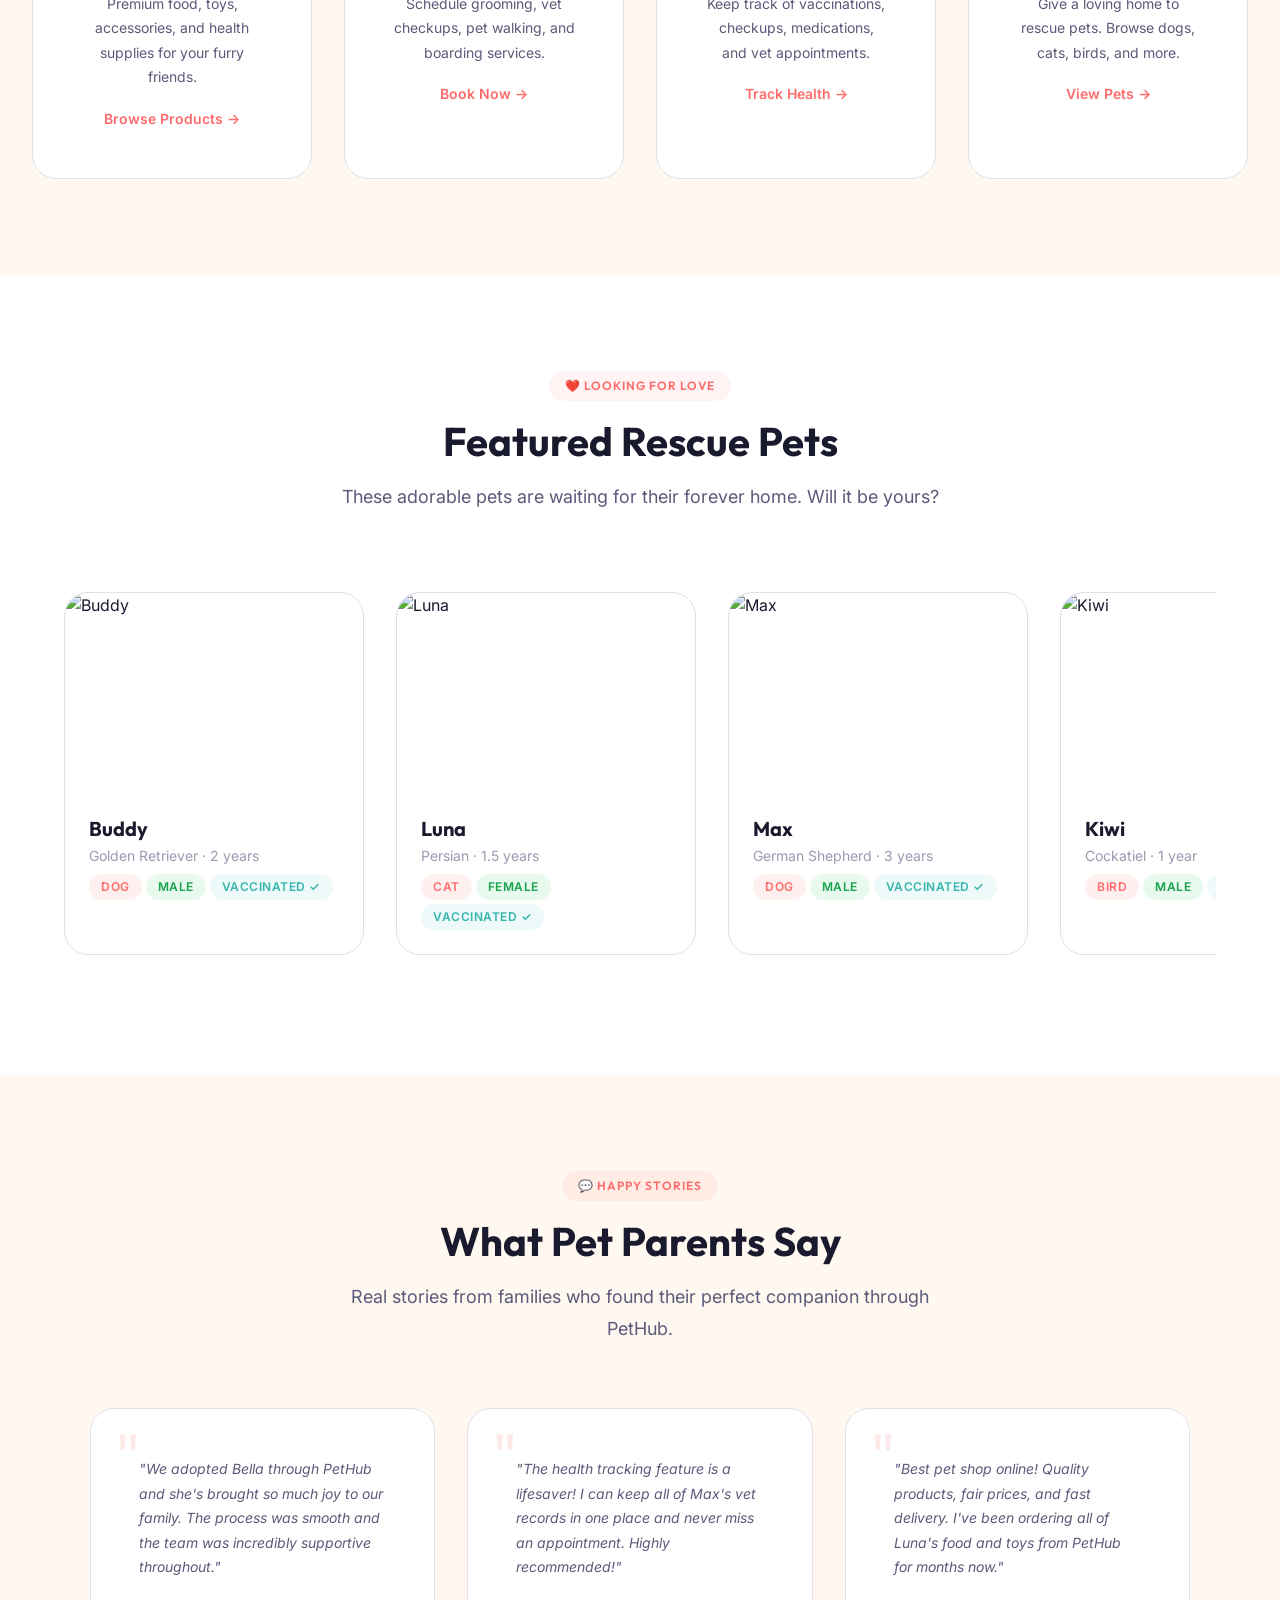
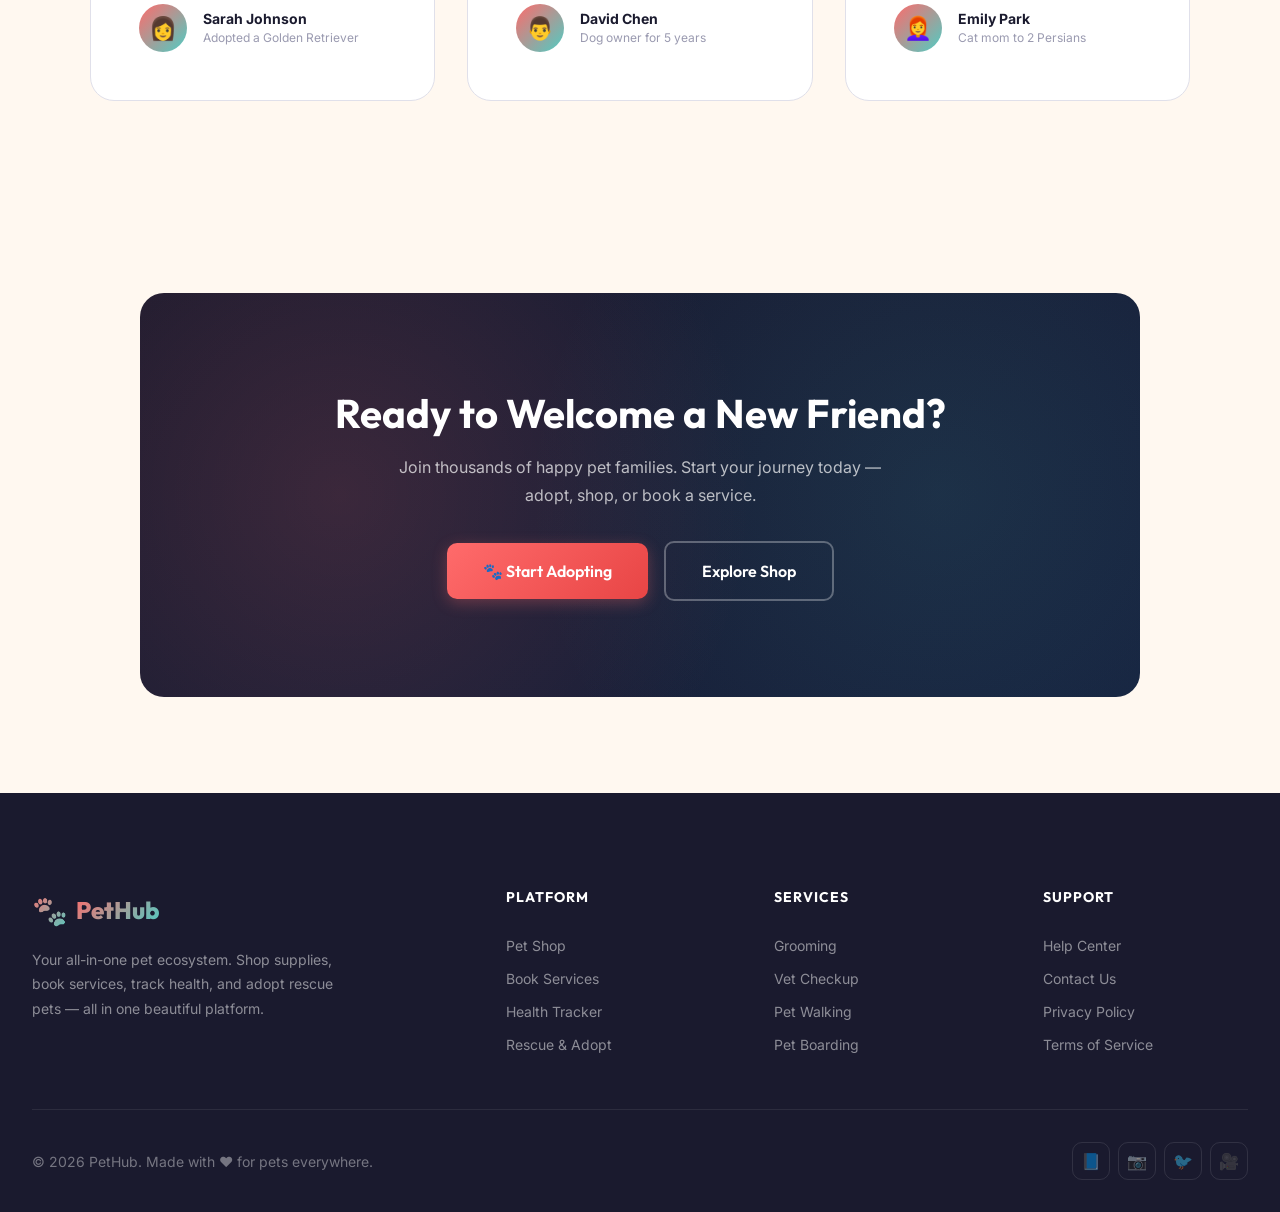
==== commit ca214dce: "fix: use absolute paths and vercel rewrite urls for static assets and navigation" ====
--- a/src/pages/index.html
+++ b/src/pages/index.html
@@ -5,7 +5,7 @@
     <meta name="viewport" content="width=device-width, initial-scale=1.0">
     <meta name="description" content="PetHub — Your all-in-one pet ecosystem. Shop pet supplies, book grooming services, track pet health, and adopt rescue animals.">
     <title>PetHub — Find Your Perfect Companion</title>
-    <link rel="stylesheet" href="../css/global.css">
+    <link rel="stylesheet" href="/src/css/global.css">
     <link rel="icon" href="data:image/svg+xml,<svg xmlns='http://www.w3.org/2000/svg' viewBox='0 0 100 100'><text y='.9em' font-size='90'>🐾</text></svg>">
     <style>
         /* ========================================
@@ -414,17 +414,17 @@
     <!-- Navbar -->
     <nav class="navbar" id="navbar">
         <div class="navbar-inner">
-            <a href="index.html" class="navbar-logo">
+            <a href="/dashboard" class="navbar-logo">
                 <span class="logo-icon">🐾</span>
                 <span>PetHub</span>
             </a>
 
             <div class="navbar-links" id="navLinks">
-                <a href="index.html" class="active">🏠 Dashboard</a>
-                <a href="shop.html">🛍️ Shop</a>
-                <a href="booking.html">📅 Booking</a>
-                <a href="health.html">💊 Health</a>
-                <a href="rescue.html">🐶 Rescue</a>
+                <a href="/dashboard" class="active">🏠 Dashboard</a>
+                <a href="/shop">🛍️ Shop</a>
+                <a href="/booking">📅 Booking</a>
+                <a href="/health">💊 Health</a>
+                <a href="/rescue">🐶 Rescue</a>
             </div>
 
             <div class="navbar-actions">
@@ -464,8 +464,8 @@
             <h1>Find Your <span class="gradient-text">Perfect Companion</span></h1>
             <p>Your all-in-one pet ecosystem — shop premium supplies, book grooming services, track health records, and give rescue pets a forever home.</p>
             <div class="hero-actions">
-                <a href="rescue.html" class="btn btn-primary btn-lg">🐾 Adopt a Pet</a>
-                <a href="shop.html" class="btn btn-secondary btn-lg">🛍️ Shop Now</a>
+                <a href="/rescue" class="btn btn-primary btn-lg">🐾 Adopt a Pet</a>
+                <a href="/shop" class="btn btn-secondary btn-lg">🛍️ Shop Now</a>
             </div>
         </div>
     </section>
@@ -500,25 +500,25 @@
             <p>Everything you need for your pet, all in one place.</p>
         </div>
         <div class="quick-nav-grid">
-            <a href="shop.html" class="nav-card reveal">
+            <a href="/shop" class="nav-card reveal">
                 <div class="nav-card-icon">🛍️</div>
                 <h3>Pet Shop</h3>
                 <p>Premium food, toys, accessories, and health supplies for your furry friends.</p>
                 <span class="nav-card-link">Browse Products →</span>
             </a>
-            <a href="booking.html" class="nav-card reveal">
+            <a href="/booking" class="nav-card reveal">
                 <div class="nav-card-icon">📅</div>
                 <h3>Book Services</h3>
                 <p>Schedule grooming, vet checkups, pet walking, and boarding services.</p>
                 <span class="nav-card-link">Book Now →</span>
             </a>
-            <a href="health.html" class="nav-card reveal">
+            <a href="/health" class="nav-card reveal">
                 <div class="nav-card-icon">💊</div>
                 <h3>Health Tracker</h3>
                 <p>Keep track of vaccinations, checkups, medications, and vet appointments.</p>
                 <span class="nav-card-link">Track Health →</span>
             </a>
-            <a href="rescue.html" class="nav-card reveal">
+            <a href="/rescue" class="nav-card reveal">
                 <div class="nav-card-icon">🏠</div>
                 <h3>Rescue & Adopt</h3>
                 <p>Give a loving home to rescue pets. Browse dogs, cats, birds, and more.</p>
@@ -590,8 +590,8 @@
             <h2>Ready to Welcome a New Friend?</h2>
             <p>Join thousands of happy pet families. Start your journey today — adopt, shop, or book a service.</p>
             <div class="hero-actions">
-                <a href="rescue.html" class="btn btn-primary btn-lg">🐾 Start Adopting</a>
-                <a href="shop.html" class="btn btn-outline btn-lg" style="border-color: rgba(255,255,255,0.3); color: white;">Explore Shop</a>
+                <a href="/rescue" class="btn btn-primary btn-lg">🐾 Start Adopting</a>
+                <a href="/shop" class="btn btn-outline btn-lg" style="border-color: rgba(255,255,255,0.3); color: white;">Explore Shop</a>
             </div>
         </div>
     </section>
@@ -600,7 +600,7 @@
     <footer class="footer">
         <div class="footer-inner">
             <div class="footer-brand">
-                <a href="index.html" class="navbar-logo">
+                <a href="/dashboard" class="navbar-logo">
                     <span class="logo-icon">🐾</span>
                     <span>PetHub</span>
                 </a>
@@ -609,19 +609,19 @@
             <div>
                 <h4 class="footer-heading">Platform</h4>
                 <div class="footer-links">
-                    <a href="shop.html">Pet Shop</a>
-                    <a href="booking.html">Book Services</a>
-                    <a href="health.html">Health Tracker</a>
-                    <a href="rescue.html">Rescue & Adopt</a>
+                    <a href="/shop">Pet Shop</a>
+                    <a href="/booking">Book Services</a>
+                    <a href="/health">Health Tracker</a>
+                    <a href="/rescue">Rescue & Adopt</a>
                 </div>
             </div>
             <div>
                 <h4 class="footer-heading">Services</h4>
                 <div class="footer-links">
-                    <a href="booking.html">Grooming</a>
-                    <a href="booking.html">Vet Checkup</a>
-                    <a href="booking.html">Pet Walking</a>
-                    <a href="booking.html">Pet Boarding</a>
+                    <a href="/booking">Grooming</a>
+                    <a href="/booking">Vet Checkup</a>
+                    <a href="/booking">Pet Walking</a>
+                    <a href="/booking">Pet Boarding</a>
                 </div>
             </div>
             <div>
@@ -646,8 +646,8 @@
     </footer>
 
     <!-- Scripts -->
-    <script src="../js/api.js"></script>
-    <script src="../js/cart.js"></script>
+    <script src="/src/js/api.js"></script>
+    <script src="/src/js/cart.js"></script>
     <script>
         // ========================================
         // Animated Counters
